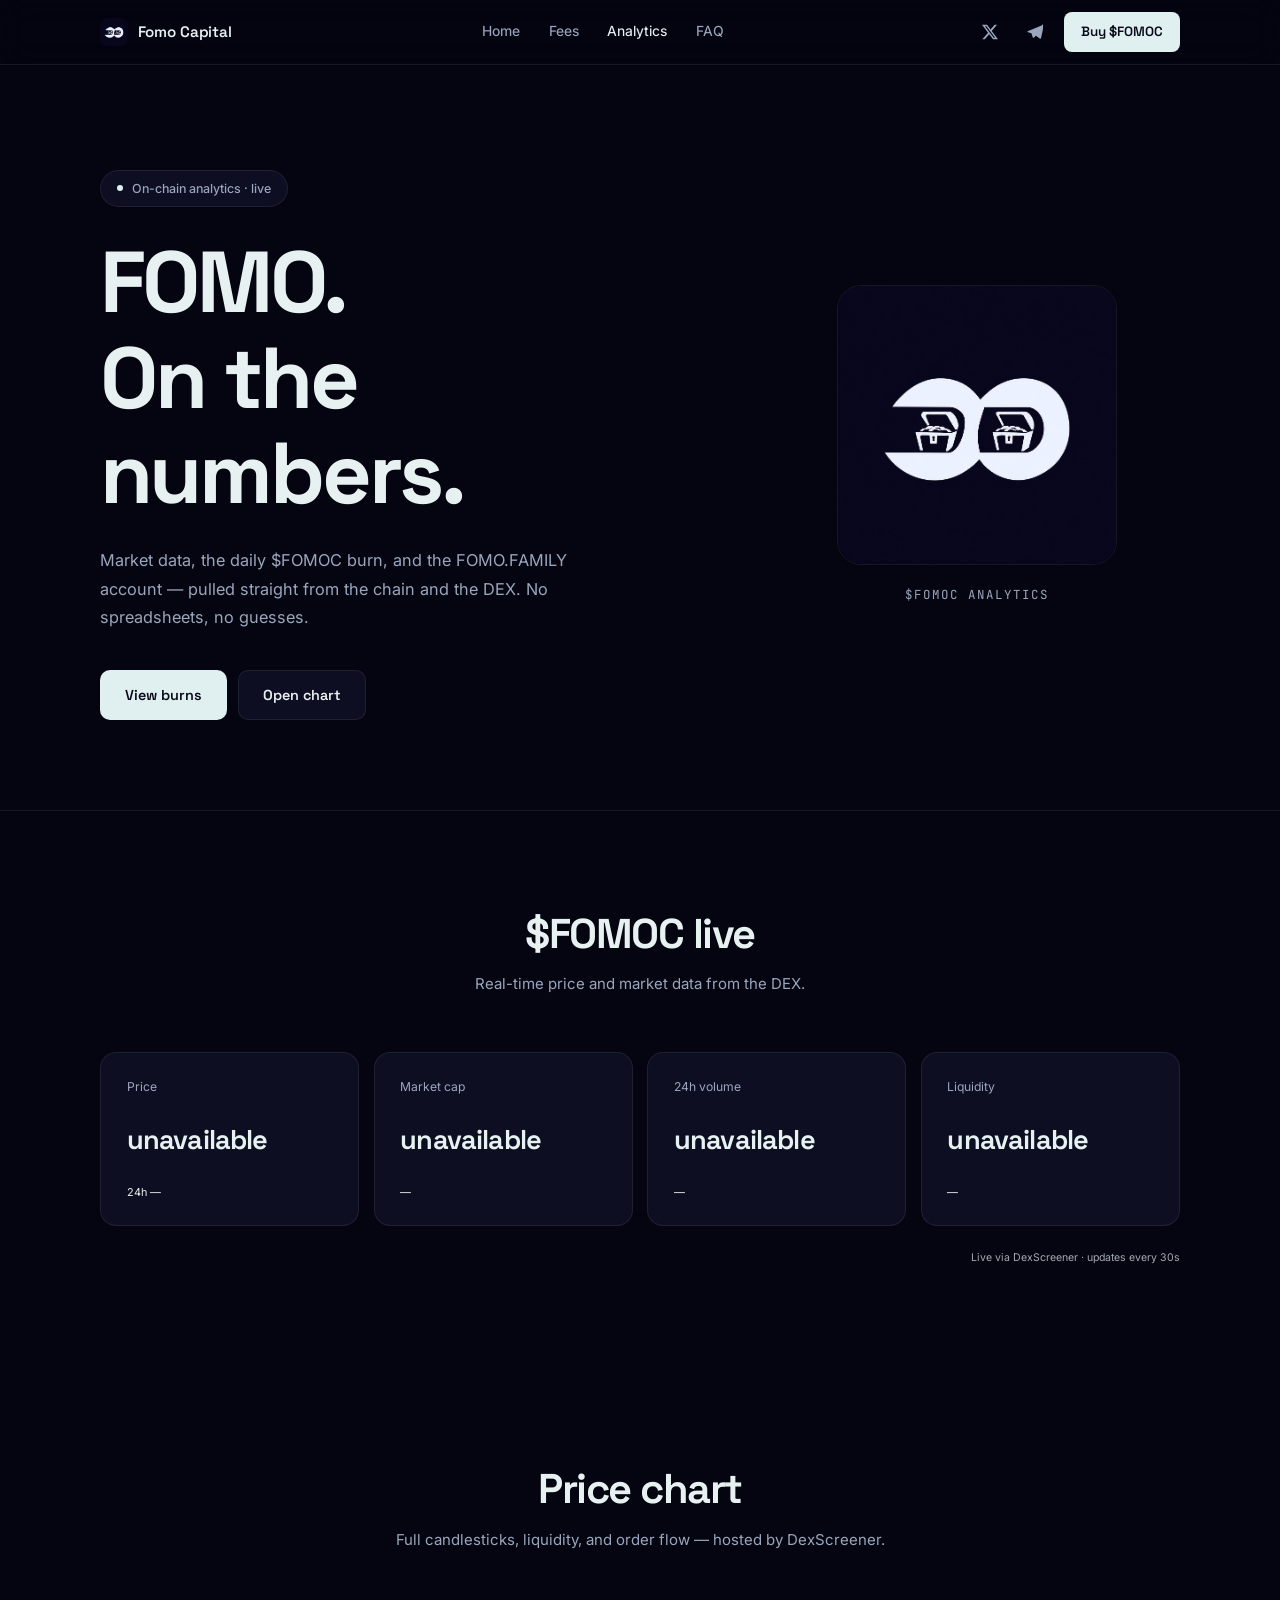
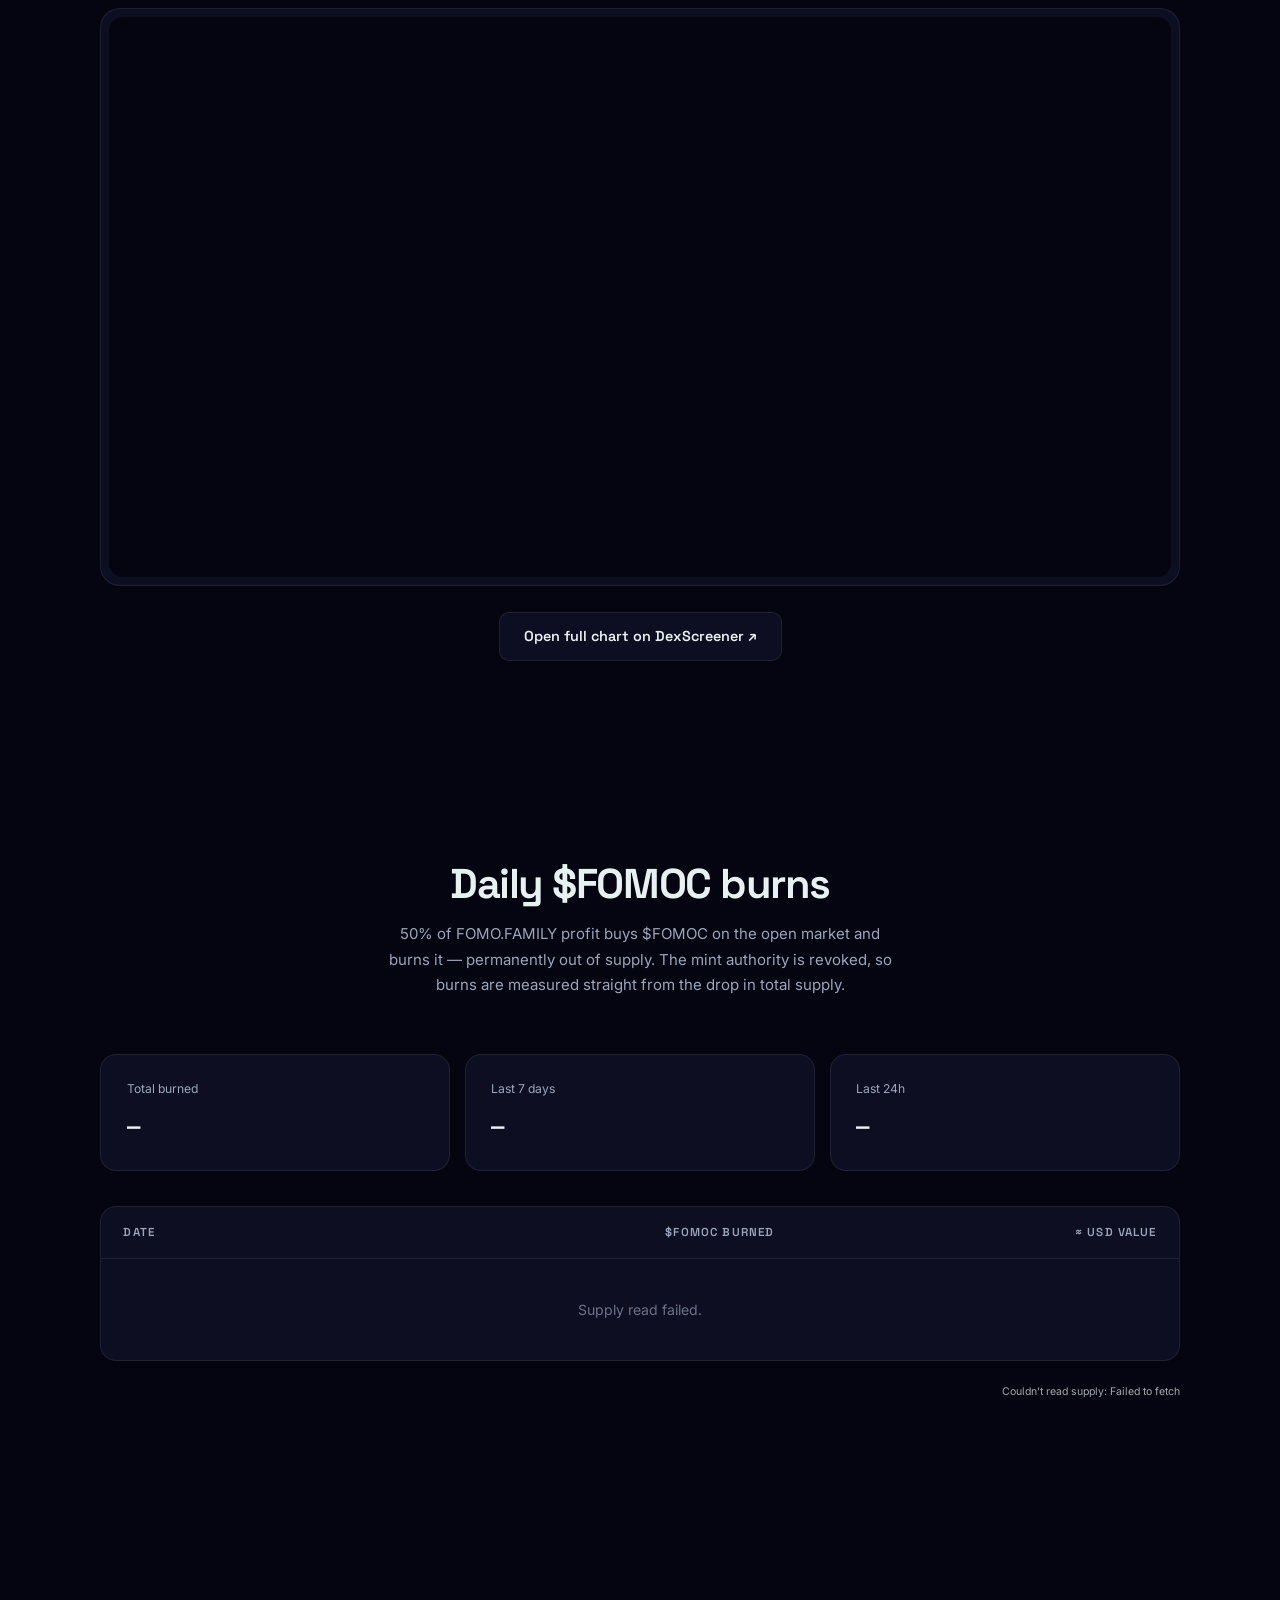
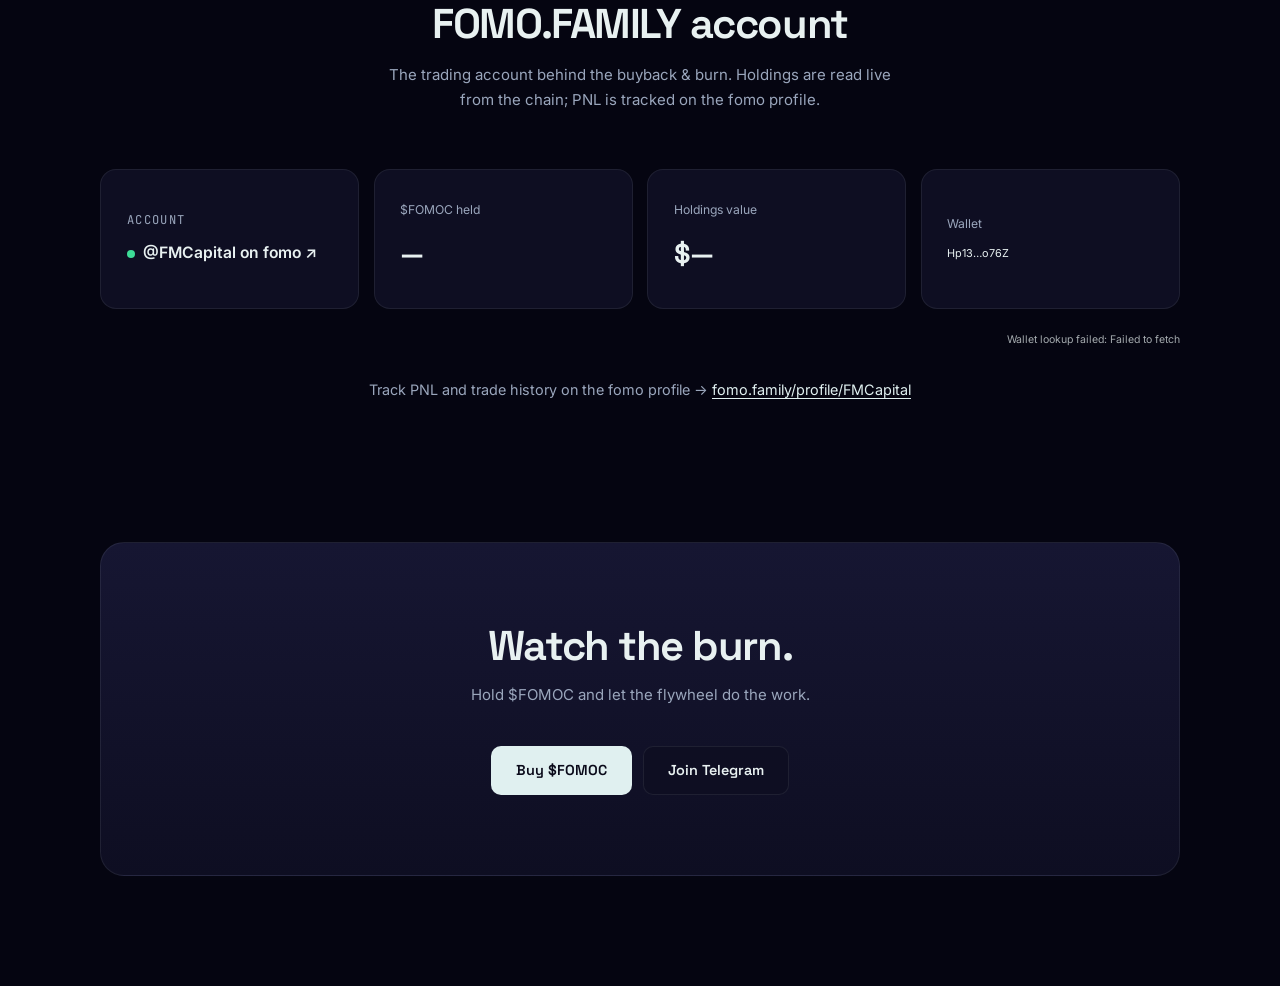
==== analytics.html @ 2ad13228 "Add files via upload" ====
<!DOCTYPE html>
<html lang="en">
<head>
  <meta charset="UTF-8">
  <meta name="viewport" content="width=device-width, initial-scale=1.0">
  <title>$FOMOC Analytics — Fomo Capital</title>
  <meta name="description" content="Fomo Capital ($FOMOC) analytics — live market data, daily $FOMOC burns, and the FOMO.FAMILY account. Chart via DexScreener.">
  <link rel="icon" type="image/jpeg" href="logo-icon.jpg">
  <link rel="preconnect" href="https://fonts.googleapis.com">
  <link rel="preconnect" href="https://fonts.gstatic.com" crossorigin>
  <link href="https://fonts.googleapis.com/css2?family=Space+Grotesk:wght@400;500;600;700&family=Inter:wght@100..900&family=JetBrains+Mono:wght@400;500&display=swap" rel="stylesheet">
  <link rel="stylesheet" href="styles.css">
</head>
<body>

  <!-- ===== NAV ===== -->
  <header class="nav" id="top">
    <div class="container nav-inner">
      <a href="index.html" class="brand">
        <img src="logo-icon.jpg" alt="" class="brand-mark">
        <span>Fomo Capital</span>
      </a>
      <nav class="nav-links" id="navLinks">
        <a href="index.html">Home</a>
        <a href="index.html#fees">Fees</a>
        <a href="analytics.html" class="active">Analytics</a>
        <a href="index.html#faq">FAQ</a>
      </nav>
      <div class="nav-right">
        <a href="https://x.com/fomocapital_sol" target="_blank" rel="noopener" class="nav-social" aria-label="Twitter / X">
          <svg width="16" height="16" viewBox="0 0 24 24" fill="currentColor"><path d="M18.9 1.15h3.68l-8.04 9.19L24 22.85h-7.41l-5.8-7.58-6.64 7.58H.46l8.6-9.83L0 1.15h7.6l5.24 6.93zm-1.29 19.5h2.04L6.49 3.24H4.3z"/></svg>
        </a>
        <a href="https://t.me/fomocapital_sol" target="_blank" rel="noopener" class="nav-social" aria-label="Telegram">
          <svg width="16" height="16" viewBox="0 0 24 24" fill="currentColor"><path d="M21.94 2.29 1.79 10.5c-1.5.59-1.49 1.44-.27 1.8l5.11 1.6 1.96 6.04c.22.55.11.8.86.8.58 0 .83-.27 1.15-.59l2.76-2.68 5.73 4.24c1.06.59 1.82.28 2.08-.98l3.78-17.8c.39-1.74-.66-2.53-1.8-2.02z"/></svg>
        </a>
        <a href="index.html#buy" class="btn btn-light btn-sm">Buy $FOMOC</a>
        <button class="nav-toggle" id="navToggle" aria-label="Toggle menu">
          <span></span><span></span>
        </button>
      </div>
    </div>
  </header>

  <main>
    <!-- ===== ANALYTICS HERO ===== -->
    <section class="hero an-hero">
      <div class="container hero-inner">
        <div class="hero-copy">
          <span class="badge"><i></i>On-chain analytics · live</span>
          <h1>FOMO.<br>On the numbers.</h1>
          <p class="sub">
            Market data, the daily $FOMOC burn, and the FOMO.FAMILY account —
            pulled straight from the chain and the DEX. No spreadsheets, no guesses.
          </p>
          <div class="actions">
            <a href="#burns" class="btn btn-light">View burns</a>
            <a href="#chart" class="btn btn-dim">Open chart</a>
          </div>
        </div>
        <div class="hero-emblem">
          <img src="logo-icon.jpg" alt="Fomo Capital emblem">
          <span class="hero-tag">$FOMOC analytics</span>
        </div>
      </div>
    </section>

    <!-- ===== LIVE STATS ===== -->
    <section class="live" id="live">
      <div class="container">
        <div class="section-head">
          <h2>$FOMOC live</h2>
          <p>Real-time price and market data from the DEX.</p>
        </div>
        <div class="live-grid">
          <div class="live-card">
            <span class="live-label">Price</span>
            <span class="live-value" id="stat-price">$—</span>
            <span class="live-sub mono" id="stat-price-change">24h —</span>
          </div>
          <div class="live-card">
            <span class="live-label">Market cap</span>
            <span class="live-value" id="stat-mcap">$—</span>
            <span class="live-sub mono" id="stat-mcap-label">—</span>
          </div>
          <div class="live-card">
            <span class="live-label">24h volume</span>
            <span class="live-value" id="stat-volume">$—</span>
            <span class="live-sub mono" id="stat-volume-label">—</span>
          </div>
          <div class="live-card">
            <span class="live-label">Liquidity</span>
            <span class="live-value" id="stat-liq">$—</span>
            <span class="live-sub mono" id="stat-liq-label">—</span>
          </div>
        </div>
        <p class="live-source mono">Live via DexScreener · updates every 30s</p>
      </div>
    </section>

    <!-- ===== CHART (DexScreener) ===== -->
    <section class="section" id="chart">
      <div class="container">
        <div class="section-head">
          <h2>Price chart</h2>
          <p>Full candlesticks, liquidity, and order flow — hosted by DexScreener.</p>
        </div>
        <div class="chart-card">
          <iframe
            src="https://dexscreener.com/solana/BQ12haucCzhBqyYfuxhcovysh85WeB6ZFQTdrFwKmREV?embed=1&theme=dark"
            title="$FOMOC chart on DexScreener"
            loading="lazy"
            allow="clipboard-write"
          ></iframe>
        </div>
        <p class="chart-open">
          <a href="https://dexscreener.com/solana/BQ12haucCzhBqyYfuxhcovysh85WeB6ZFQTdrFwKmREV" target="_blank" rel="noopener" class="btn btn-dim">
            Open full chart on DexScreener ↗
          </a>
        </p>
      </div>
    </section>

    <!-- ===== DAILY BURNS ===== -->
    <section class="section" id="burns">
      <div class="container">
        <div class="section-head">
          <h2>Daily $FOMOC burns</h2>
          <p>50% of FOMO.FAMILY profit buys $FOMOC on the open market and burns it — permanently out of supply. The mint authority is revoked, so burns are measured straight from the drop in total supply.</p>
        </div>
        <div class="burns-total">
          <div>
            <span class="live-label">Total burned</span>
            <span class="live-value" id="burn-total">—</span>
          </div>
          <div>
            <span class="live-label">Last 7 days</span>
            <span class="live-value" id="burn-7d">—</span>
          </div>
          <div>
            <span class="live-label">Last 24h</span>
            <span class="live-value" id="burn-24h">—</span>
          </div>
        </div>
        <div class="table-card">
          <table class="data-table">
            <thead>
              <tr>
                <th>Date</th>
                <th class="num">$FOMOC burned</th>
                <th class="num">≈ USD value</th>
              </tr>
            </thead>
            <tbody id="burn-rows">
              <tr><td colspan="3" class="empty">Loading burns…</td></tr>
            </tbody>
          </table>
        </div>
        <p class="live-source mono" id="burn-note">Source: total supply · Solana RPC</p>
      </div>
    </section>

    <!-- ===== FOMO.FAMILY WALLET ===== -->
    <section class="section" id="wallet">
      <div class="container">
        <div class="section-head">
          <h2>FOMO.FAMILY account</h2>
          <p>The trading account behind the buyback &amp; burn. Holdings are read live from the chain; PNL is tracked on the fomo profile.</p>
        </div>
        <div class="wallet-grid">
          <div class="live-card live-card-account">
            <span class="live-label mono">Account</span>
            <a class="live-account" href="https://fomo.family/profile/FMCapital" target="_blank" rel="noopener">
              <span class="live-dot"></span>
              <span>@FMCapital on fomo ↗</span>
            </a>
          </div>
          <div class="live-card live-card-account">
            <span class="live-label">$FOMOC held</span>
            <span class="live-value mono" id="wl-amount">—</span>
          </div>
          <div class="live-card live-card-account">
            <span class="live-label">Holdings value</span>
            <span class="live-value" id="wl-value">$—</span>
          </div>
          <div class="live-card live-card-account">
            <span class="live-label">Wallet</span>
            <span class="live-sub mono" id="wl-address">—</span>
          </div>
        </div>
        <p class="live-source mono" id="wl-note">Source: Solana RPC · getTokenAccountsByOwner</p>
        <p class="wallet-pnl">
          Track PNL and trade history on the fomo profile →
          <a href="https://fomo.family/profile/FMCapital" target="_blank" rel="noopener">fomo.family/profile/FMCapital</a>
        </p>
      </div>
    </section>

    <!-- ===== CTA ===== -->
    <section class="buy">
      <div class="container">
        <div class="buy-card">
          <h2>Watch the burn.</h2>
          <p>Hold $FOMOC and let the flywheel do the work.</p>
          <div class="actions">
            <a href="index.html#buy" class="btn btn-light">Buy $FOMOC</a>
            <a href="https://t.me/fomocapital_sol" class="btn btn-dim" target="_blank" rel="noopener">Join Telegram</a>
          </div>
        </div>
      </div>
    </section>
  </main>

  <script src="app.js"></script>
  <script src="analytics.js"></script>
</body>
</html>
---- styles.css ----
/* ============================================================
   FOMO CAPITAL — neutral monochrome, framer-style
   One hue family: near-black / grays / white. Nothing else.
   ============================================================ */

:root {
  --bg: #050511;
  --card: #0E0E22;
  --card-hi: #161632;
  --border: rgba(224, 240, 240, 0.08);
  --border-hi: rgba(224, 240, 240, 0.18);
  --text: #E8F1F1;
  --muted: #9AA6BC;
  --faint: #6A7288;
  --white: #E0F0F0;

  --r: 16px;
  --f: "Inter", sans-serif;
  --display: "Space Grotesk", sans-serif;
  --mono: "JetBrains Mono", monospace;
}

* { margin: 0; padding: 0; box-sizing: border-box; }
html { scroll-behavior: smooth; scroll-padding-top: 88px; }

body {
  background: var(--bg);
  color: var(--text);
  font-family: var(--f);
  font-size: 15px;
  line-height: 1.7;
  -webkit-font-smoothing: antialiased;
  text-rendering: optimizeLegibility;
}

img { display: block; max-width: 100%; }
a { color: inherit; text-decoration: none; }

.container { width: min(1080px, 92%); margin-inline: auto; }
.container-narrow { width: min(720px, 92%); }

h1, h2, h3 { font-family: var(--display); font-weight: 650; letter-spacing: -0.035em; line-height: 1.1; }

/* ---------- buttons ---------- */
.btn {
  display: inline-flex; align-items: center; justify-content: center;
  font-family: var(--display); font-weight: 600; font-size: .9rem;
  padding: .72rem 1.5rem; border-radius: 10px; cursor: pointer;
  border: 1px solid transparent;
  transition: transform .18s ease, background .18s ease, border-color .18s ease, box-shadow .18s ease;
}
.btn-light { background: var(--white); color: #0A0A1A; }
.btn-light:hover { transform: translateY(-1px); box-shadow: 0 6px 24px rgba(224,240,240,.14); }
.btn-dim { background: var(--card); color: var(--text); border-color: var(--border); }
.btn-dim:hover { background: var(--card-hi); border-color: var(--border-hi); }
.btn-sm { padding: .45rem 1rem; font-size: .84rem; border-radius: 8px; }

/* ---------- nav ---------- */
.nav {
  position: fixed; inset: 0 0 auto 0; z-index: 50;
  background: rgba(5, 5, 17, 0.78);
  backdrop-filter: blur(16px); -webkit-backdrop-filter: blur(16px);
  border-bottom: 1px solid var(--border);
}
.nav-inner { display: flex; align-items: center; justify-content: space-between; height: 64px; gap: 1rem; }
.brand { display: flex; align-items: center; gap: .6rem; font-family: var(--display); font-weight: 600; font-size: .95rem; letter-spacing: -0.01em; }
.brand-mark { width: 28px; height: 28px; border-radius: 8px; }
.nav-links { display: flex; gap: 1.8rem; font-size: .87rem; color: var(--muted); font-weight: 450; }
.nav-links a { transition: color .15s; }
.nav-links a:hover { color: var(--text); }
.nav-links a.active { color: var(--text); }
.nav-right { display: flex; align-items: center; gap: .8rem; }
.nav-social {
  display: inline-flex; align-items: center; justify-content: center;
  width: 32px; height: 32px; border-radius: 8px;
  color: var(--muted); transition: color .15s, background .15s;
}
.nav-social:hover { color: var(--text); background: var(--card); }
.nav-toggle { display: none; background: none; border: 0; cursor: pointer; padding: 6px; }
.nav-toggle span { display: block; width: 18px; height: 1.5px; background: var(--text); margin: 5px 0; }

/* ---------- hero ---------- */
.hero { padding: 170px 0 90px; }
.hero-inner {
  display: grid; grid-template-columns: 1.2fr .8fr;
  gap: 4rem; align-items: center;
}
.badge {
  display: inline-flex; align-items: center; gap: .55rem;
  font-size: .78rem; font-weight: 480; color: var(--muted);
  background: var(--card); border: 1px solid var(--border);
  padding: .42rem 1rem; border-radius: 999px; margin-bottom: 1.8rem;
}
.badge i { width: 6px; height: 6px; border-radius: 50%; background: var(--white); }
.hero h1 { font-size: clamp(3rem, 7vw, 5.4rem); font-weight: 700; }
.hero .sub {
  max-width: 520px; margin-top: 1.6rem; color: var(--muted); font-size: 1.02rem; line-height: 1.75;
}
.actions { display: flex; gap: .7rem; margin-top: 2.4rem; flex-wrap: wrap; }
.buy-card .actions { justify-content: center; }

.hero-ca {
  display: inline-flex; align-items: center; gap: .8rem;
  margin-top: 1.6rem; padding: .55rem 1.1rem;
  background: var(--card); border: 1px solid var(--border); border-radius: 10px;
}
.hero-ca span {
  font-family: var(--display); font-size: .68rem; font-weight: 600;
  letter-spacing: .12em; color: var(--muted); text-transform: uppercase;
}
.hero-ca code {
  font-family: var(--mono); font-size: .78rem; color: var(--text);
}
.hero-ca .copy-btn { margin-left: 0; }

/* ---------- live stats ---------- */
.live { padding: 100px 0; border-top: 1px solid var(--border); }
.live-grid {
  display: grid; grid-template-columns: repeat(4, 1fr); gap: .9rem;
}
.live-card {
  background: var(--card); border: 1px solid var(--border); border-radius: var(--r);
  padding: 1.5rem 1.6rem; display: flex; flex-direction: column; justify-content: space-between;
  gap: 1.2rem; min-height: 140px;
}
.live-card-account { justify-content: center; gap: .6rem; }
.live-label { font-size: .76rem; color: var(--muted); }
.live-label.mono { font-family: var(--mono); letter-spacing: .12em; text-transform: uppercase; }
.live-account { display: inline-flex; align-items: center; gap: .5rem; font-weight: 600; font-size: .98rem; }
.live-account:hover { color: var(--white); }
.live-dot { width: 8px; height: 8px; border-radius: 50%; background: #3DDC97; animation: pulse 1.8s infinite; }
@keyframes pulse { 0%,100% { opacity: 1; } 50% { opacity: .35; } }
.live-value { font-family: var(--display); font-size: 1.7rem; font-weight: 650; letter-spacing: -0.03em; }
.live-sub { font-size: .68rem; }
.live-sub.up { color: #3DDC97; }
.live-sub.down { color: #FF6B6B; }
.live-source { margin-top: 1.4rem; text-align: right; font-size: .66rem; opacity: .7; }

.hero-stats { display: flex; gap: 3rem; margin-top: 3rem; flex-wrap: wrap; }
.hero-stats dt { font-family: var(--display); font-weight: 650; font-size: 1.9rem; letter-spacing: -0.04em; line-height: 1; }
.hero-stats dd { margin-top: .4rem; font-size: .82rem; color: var(--muted); }

.hero-emblem { display: flex; flex-direction: column; align-items: center; gap: 1.2rem; }
.hero-emblem img {
  width: min(330px, 100%); aspect-ratio: 1; object-fit: cover;
  border-radius: 24px; border: 1px solid var(--border);
}
.hero-tag {
  font-family: var(--mono); font-size: .78rem; letter-spacing: .16em;
  color: var(--muted); text-transform: uppercase;
}

/* ---------- analytics ---------- */
.an-hero .hero-emblem img { width: min(280px, 100%); }

/* chart */
.chart-card {
  background: var(--card); border: 1px solid var(--border); border-radius: 20px;
  overflow: hidden; padding: 8px;
}
.chart-card iframe {
  display: block; width: 100%; height: 560px; border: 0; border-radius: 14px; background: var(--bg);
}
.chart-open { text-align: center; margin-top: 1.6rem; }

/* burns */
.burns-total {
  display: grid; grid-template-columns: repeat(3, 1fr); gap: .9rem; margin-bottom: 2.2rem;
}
.burns-total > div {
  background: var(--card); border: 1px solid var(--border); border-radius: var(--r);
  padding: 1.5rem 1.6rem; display: flex; flex-direction: column; gap: .5rem;
}
.burns-total .live-value { font-size: 1.4rem; font-family: var(--mono); letter-spacing: -0.02em; }

.table-card {
  background: var(--card); border: 1px solid var(--border); border-radius: var(--r); overflow: hidden;
}
.data-table { width: 100%; border-collapse: collapse; }
.data-table th, .data-table td { padding: 1rem 1.4rem; text-align: left; font-size: .88rem; }
.data-table thead th {
  font-family: var(--display); font-size: .72rem; font-weight: 600; letter-spacing: .1em;
  text-transform: uppercase; color: var(--muted); border-bottom: 1px solid var(--border);
}
.data-table tbody tr { border-bottom: 1px solid var(--border); }
.data-table tbody tr:last-child { border-bottom: 0; }
.data-table .num { text-align: right; }
.data-table td.mono { font-family: var(--mono); }
.data-table .empty { color: var(--faint); text-align: center; padding: 2.4rem 1rem; }

/* wallet */
.wallet-grid { display: grid; grid-template-columns: repeat(4, 1fr); gap: .9rem; }
.wallet-pnl { text-align: center; color: var(--muted); font-size: .9rem; margin-top: 1.8rem; }
.wallet-pnl a { color: var(--white); text-decoration: underline; text-underline-offset: 3px; }
.wallet-pnl a:hover { color: var(--white); }

/* ---------- sections ---------- */
.section { padding: 100px 0; }
.section-head { text-align: center; margin-bottom: 3.5rem; }
.section-head h2 { font-size: clamp(1.8rem, 4vw, 2.6rem); }
.section-head p { color: var(--muted); max-width: 520px; margin: .9rem auto 0; }

/* bento */
.bento { display: grid; grid-template-columns: 1.4fr 1fr; gap: .9rem; }
.b-card {
  background: var(--card); border: 1px solid var(--border); border-radius: var(--r);
  padding: 2rem;
  transition: border-color .2s ease, transform .2s ease;
}
.b-card:hover { border-color: var(--border-hi); transform: translateY(-2px); }
.b-card h3 { font-size: 1.05rem; margin-bottom: .5rem; }
.b-card p { color: var(--muted); font-size: .92rem; }
.b-card-wide { grid-row: span 2; display: flex; flex-direction: column; justify-content: center; }
.b-card-wide h3 { font-size: 1.3rem; }
.b-card-wide p { font-size: .97rem; max-width: 42ch; }

/* fee list */
.fee-list { display: flex; flex-direction: column; gap: .9rem; }
.fee-item {
  background: var(--card); border: 1px solid var(--border); border-radius: var(--r);
  padding: 1.8rem 2rem 2rem;
  transition: border-color .2s ease;
}
.fee-item:hover { border-color: var(--border-hi); }
.fee-meta { display: flex; align-items: flex-start; gap: 1.6rem; }
.fee-pct {
  font-family: var(--display);
  font-size: 1.9rem; font-weight: 650; letter-spacing: -0.04em; line-height: 1.2;
  min-width: 3.2rem;
}
.fee-meta h3 { font-size: 1rem; margin-bottom: .2rem; }
.fee-meta p { color: var(--muted); font-size: .9rem; }
.bar { height: 3px; background: rgba(224,240,240,.08); border-radius: 99px; margin-top: 1.6rem; overflow: hidden; }
.bar i {
  display: block; height: 100%; width: 0; background: var(--white); border-radius: 99px;
  transition: width 1s cubic-bezier(.2,.7,.2,1) .2s;
}
.in-view .bar i { width: var(--w); }

/* steps */
.steps { display: grid; grid-template-columns: repeat(4, 1fr); gap: .9rem; }
.step {
  background: var(--card); border: 1px solid var(--border); border-radius: var(--r);
  padding: 1.8rem 1.6rem;
  transition: border-color .2s ease, transform .2s ease;
}
.step:hover { border-color: var(--border-hi); transform: translateY(-2px); }
.step-n {
  display: inline-grid; place-items: center; width: 30px; height: 30px;
  border-radius: 50%; border: 1px solid var(--border-hi);
  font-size: .8rem; font-weight: 600; color: var(--muted); margin-bottom: 1.2rem;
}
.step h3 { font-size: .98rem; margin-bottom: .35rem; }
.step p { color: var(--muted); font-size: .87rem; line-height: 1.6; }

/* faq */
.faq { display: flex; flex-direction: column; }
.faq details {
  border: 1px solid var(--border); border-radius: 12px;
  background: var(--card); margin-bottom: .6rem;
  transition: border-color .2s ease;
}
.faq details[open] { border-color: var(--border-hi); }
.faq summary {
  cursor: pointer; list-style: none; padding: 1.1rem 1.4rem;
  font-weight: 550; font-size: .95rem;
  display: flex; justify-content: space-between; align-items: center;
}
.faq summary::-webkit-details-marker { display: none; }
.faq summary::after {
  content: "+"; color: var(--faint); font-weight: 400; font-size: 1.1rem;
  transition: transform .2s ease;
}
.faq details[open] summary::after { transform: rotate(45deg); }
.faq details p { padding: 0 1.4rem 1.3rem; color: var(--muted); font-size: .92rem; }

/* buy */
.buy { padding: 40px 0 110px; }
.buy-card {
  text-align: center; border: 1px solid var(--border); border-radius: 24px;
  background: linear-gradient(180deg, var(--card-hi), var(--card));
  padding: 5rem 2rem;
}
.buy-card h2 { font-size: clamp(1.8rem, 4vw, 2.6rem); }
.buy-card p { color: var(--muted); margin-top: .8rem; }
.contract {
  margin-top: 2.4rem; font-family: var(--mono); font-size: .76rem; color: var(--faint);
}
.copy-btn {
  font-family: var(--f); font-size: .72rem; font-weight: 500;
  background: none; border: 1px solid var(--border-hi); color: var(--muted);
  border-radius: 6px; padding: .22rem .6rem; cursor: pointer; margin-left: .4rem;
  transition: color .15s, border-color .15s;
}
.copy-btn:hover { color: var(--text); border-color: var(--white); }

/* footer */
/* entrance motion */
@keyframes fadeUp { from { opacity: 0; transform: translateY(20px); } to { opacity: 1; transform: none; } }
.hero .badge, .hero h1, .hero .sub, .hero .actions, .hero-ca, .hero-stats, .hero-emblem {
  opacity: 0; animation: fadeUp .7s cubic-bezier(.2,.7,.2,1) forwards;
}
.hero h1 { animation-delay: .08s; }
.hero .sub { animation-delay: .16s; }
.hero .actions { animation-delay: .24s; }
.hero-ca { animation-delay: .3s; }
.hero-stats { animation-delay: .36s; }
.hero-emblem { animation-delay: .42s; }

.reveal { opacity: 0; transform: translateY(22px); transition: opacity .6s cubic-bezier(.2,.7,.2,1), transform .6s cubic-bezier(.2,.7,.2,1); }
.reveal.in-view { opacity: 1; transform: none; }
.reveal-d1 { transition-delay: .08s; }
.reveal-d2 { transition-delay: .16s; }
.reveal-d3 { transition-delay: .24s; }

@media (prefers-reduced-motion: reduce) {
  *, *::before, *::after { animation: none !important; transition: none !important; }
  .hero .badge, .hero h1, .hero .sub, .hero .actions, .hero-ca, .hero-stats, .hero-emblem { opacity: 1; }
}

/* ---------- responsive ---------- */
@media (max-width: 900px) {
  .hero-inner { grid-template-columns: 1fr; text-align: center; }
  .hero .sub { margin-inline: auto; }
  .actions { justify-content: center; }
  .hero-stats { justify-content: center; }
  .hero-emblem { order: -1; }
  .hero-emblem img { width: min(240px, 70%); }
  .bento { grid-template-columns: 1fr; }
  .b-card-wide { grid-row: auto; }
  .live-grid { grid-template-columns: 1fr 1fr; }
  .steps { grid-template-columns: 1fr 1fr; }
  .burns-total { grid-template-columns: 1fr 1fr; }
  .wallet-grid { grid-template-columns: 1fr 1fr; }
}
@media (max-width: 640px) {
  .nav-links {
    display: none; position: fixed; top: 64px; left: 0; right: 0;
    flex-direction: column; gap: 0; background: rgba(5,5,17,.97);
    border-bottom: 1px solid var(--border); padding: .6rem 4%;
  }
  .nav-links.open { display: flex; }
  .nav-links.open a { padding: .8rem 0; }
  .nav-toggle { display: block; }
  .hero { padding-top: 130px; }
  .live-grid { grid-template-columns: 1fr; }
  .steps { grid-template-columns: 1fr; }
  .burns-total { grid-template-columns: 1fr; }
  .wallet-grid { grid-template-columns: 1fr; }
  .chart-card iframe { height: 420px; }
}
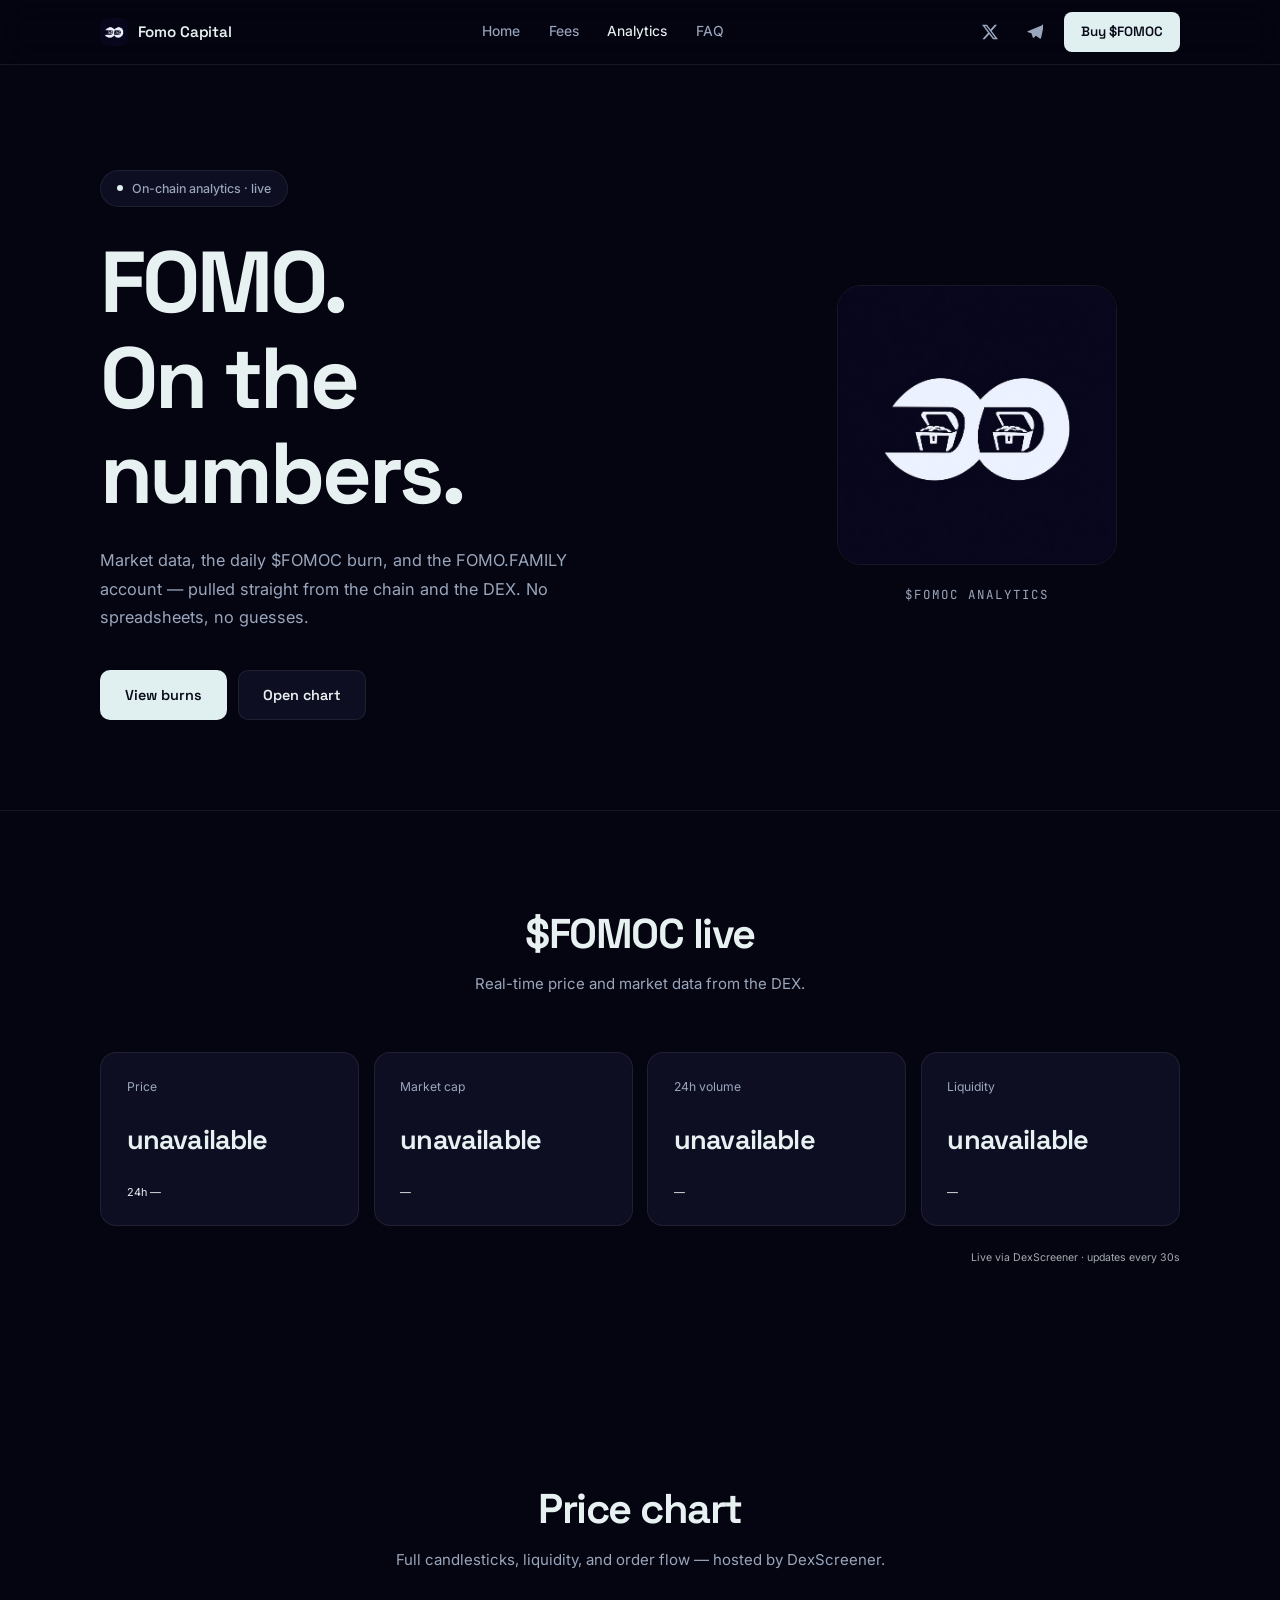
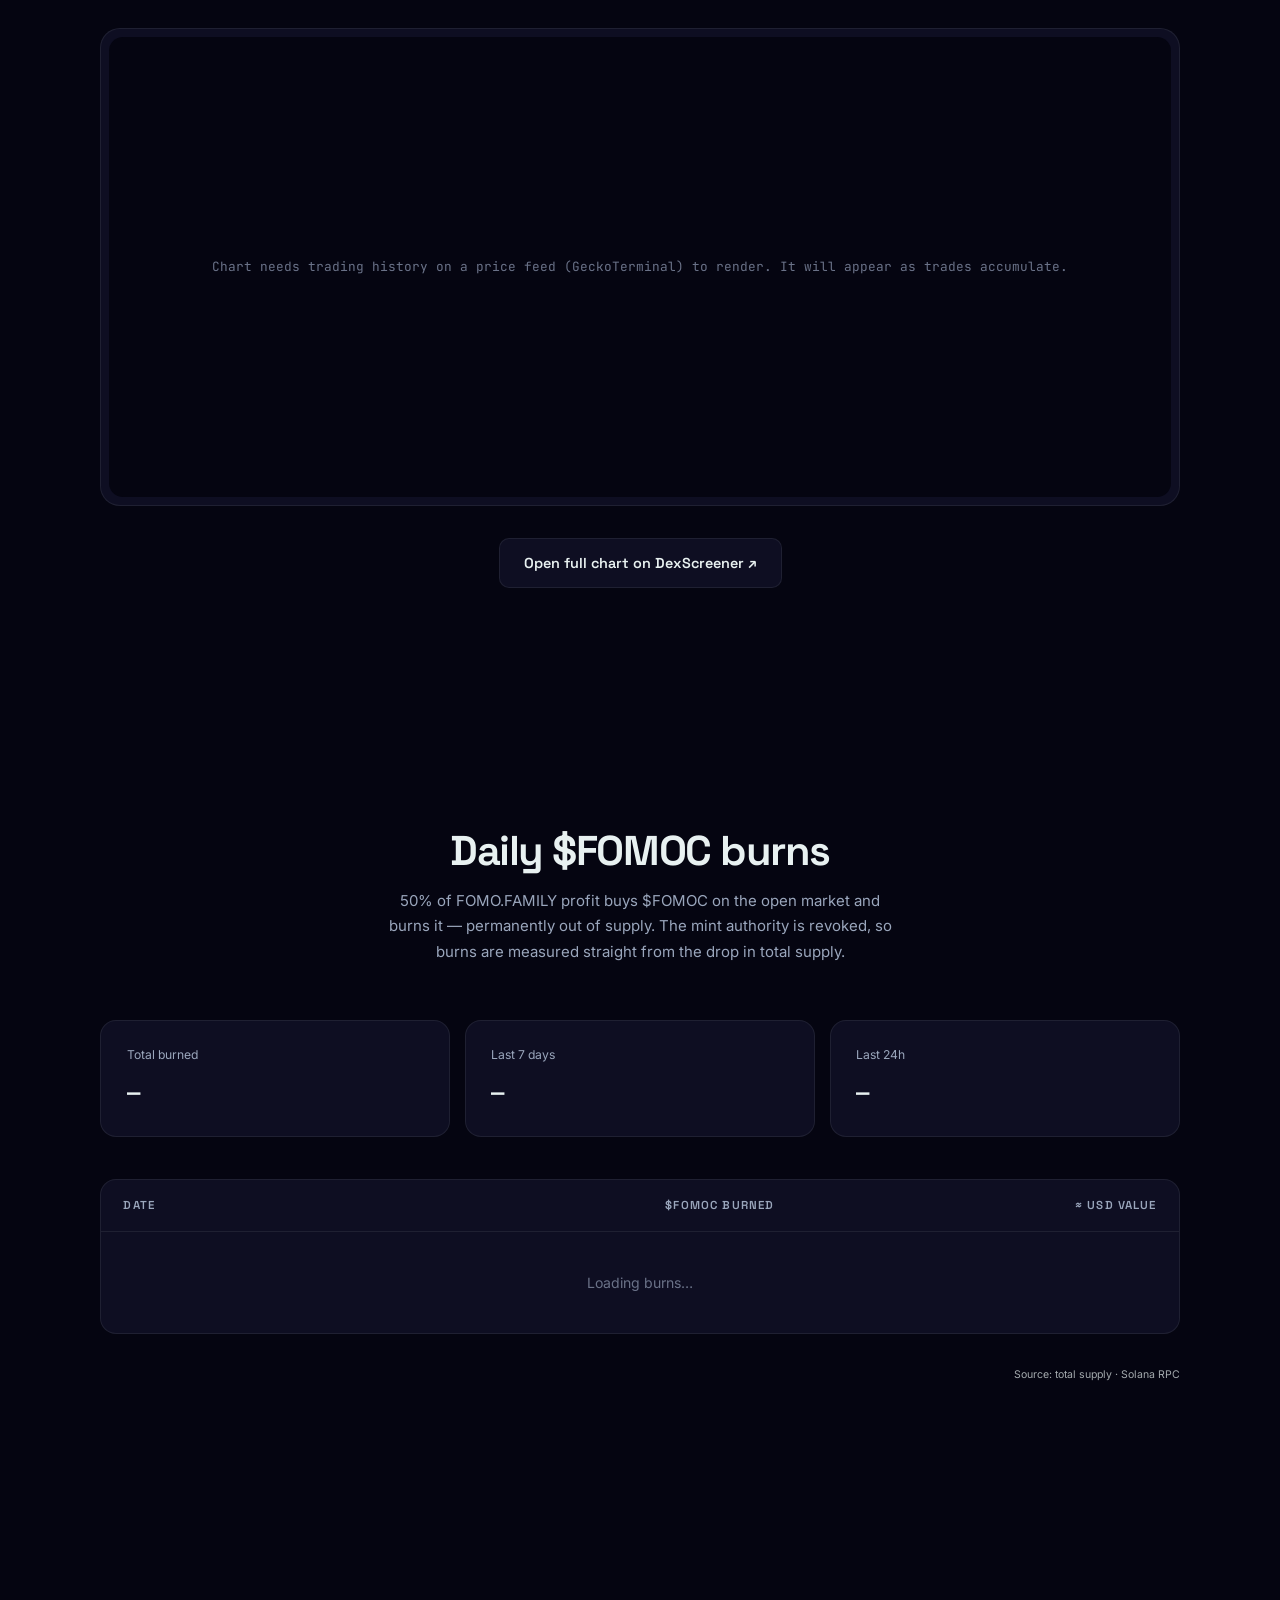
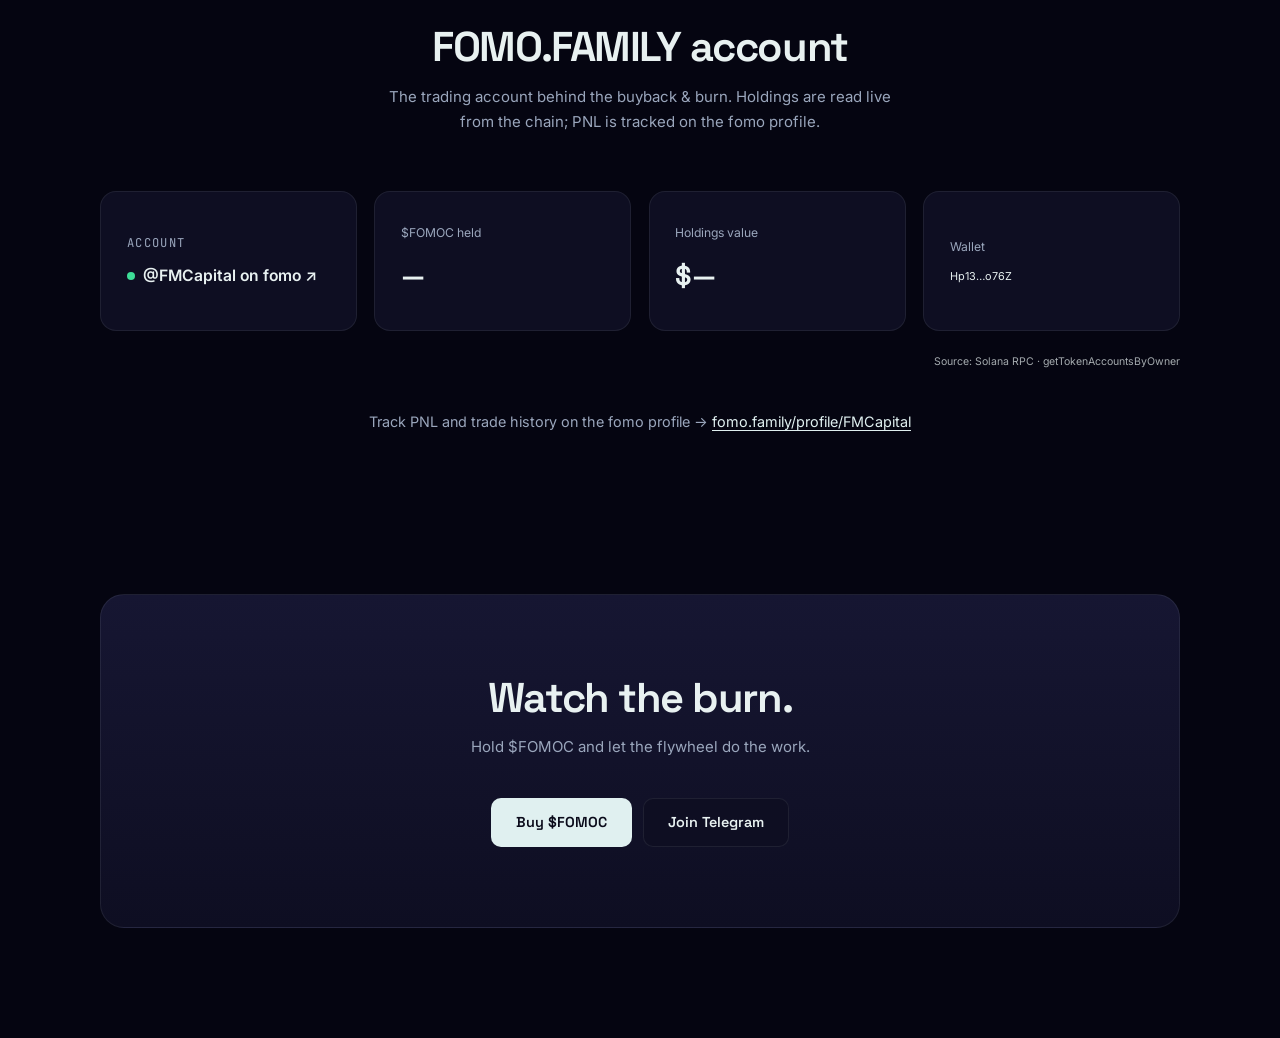
==== commit 2beca2df: "Add files via upload" ====
--- a/analytics.html
+++ b/analytics.html
@@ -41,7 +41,7 @@
     </div>
   </header>
 
-  <main>
+  <main class="an-page">
     <!-- ===== ANALYTICS HERO ===== -->
     <section class="hero an-hero">
       <div class="container hero-inner">
@@ -105,12 +105,9 @@
           <p>Full candlesticks, liquidity, and order flow — hosted by DexScreener.</p>
         </div>
         <div class="chart-card">
-          <iframe
-            src="https://dexscreener.com/solana/BQ12haucCzhBqyYfuxhcovysh85WeB6ZFQTdrFwKmREV?embed=1&theme=dark"
-            title="$FOMOC chart on DexScreener"
-            loading="lazy"
-            allow="clipboard-write"
-          ></iframe>
+          <div class="chart-plot" id="chart-plot" aria-label="$FOMOC price chart">
+            <p class="chart-empty" id="chart-empty">Loading chart…</p>
+          </div>
         </div>
         <p class="chart-open">
           <a href="https://dexscreener.com/solana/BQ12haucCzhBqyYfuxhcovysh85WeB6ZFQTdrFwKmREV" target="_blank" rel="noopener" class="btn btn-dim">
--- a/styles.css
+++ b/styles.css
@@ -158,14 +158,25 @@
   background: var(--card); border: 1px solid var(--border); border-radius: 20px;
   overflow: hidden; padding: 8px;
 }
-.chart-card iframe {
-  display: block; width: 100%; height: 560px; border: 0; border-radius: 14px; background: var(--bg);
-}
-.chart-open { text-align: center; margin-top: 1.6rem; }
+.chart-plot {
+  position: relative; display: block; width: 100%; height: 460px; border-radius: 14px;
+  background: var(--bg);
+}
+.chart-plot svg { display: block; width: 100%; height: 100%; }
+.chart-plot .chart-grid { stroke: rgba(224,240,240,.06); }
+.chart-plot .chart-line { fill: none; stroke: var(--white); stroke-width: 2; }
+.chart-plot .chart-area { fill: url(#chartGrad); opacity: .35; }
+.chart-plot .chart-axis { fill: var(--faint); font-family: var(--mono); font-size: 10px; }
+.chart-plot .chart-last { fill: var(--white); font-family: var(--mono); font-size: 12px; }
+.chart-empty {
+  position: absolute; inset: 0; display: grid; place-items: center;
+  color: var(--faint); font-family: var(--mono); font-size: .8rem; text-align: center; padding: 1rem;
+}
+.chart-open { text-align: center; margin-top: 2rem; }
 
 /* burns */
 .burns-total {
-  display: grid; grid-template-columns: repeat(3, 1fr); gap: .9rem; margin-bottom: 2.2rem;
+  display: grid; grid-template-columns: repeat(3, 1fr); gap: .9rem; margin-bottom: 2.6rem;
 }
 .burns-total > div {
   background: var(--card); border: 1px solid var(--border); border-radius: var(--r);
@@ -189,10 +200,16 @@
 .data-table .empty { color: var(--faint); text-align: center; padding: 2.4rem 1rem; }
 
 /* wallet */
-.wallet-grid { display: grid; grid-template-columns: repeat(4, 1fr); gap: .9rem; }
-.wallet-pnl { text-align: center; color: var(--muted); font-size: .9rem; margin-top: 1.8rem; }
+.wallet-grid { display: grid; grid-template-columns: repeat(4, 1fr); gap: 1.1rem; margin-top: .4rem; }
+.wallet-pnl { text-align: center; color: var(--muted); font-size: .9rem; margin-top: 2.4rem; }
 .wallet-pnl a { color: var(--white); text-decoration: underline; text-underline-offset: 3px; }
 .wallet-pnl a:hover { color: var(--white); }
+
+/* analytics section rhythm — breathing room between blocks */
+.an-page .section { padding: 120px 0; }
+.an-page .burns-total { margin-bottom: 2.6rem; }
+.an-page .table-card { margin-bottom: 2rem; }
+.an-page .wallet-grid { margin-top: .8rem; }
 
 /* ---------- sections ---------- */
 .section { padding: 100px 0; }
@@ -347,5 +364,5 @@
   .steps { grid-template-columns: 1fr; }
   .burns-total { grid-template-columns: 1fr; }
   .wallet-grid { grid-template-columns: 1fr; }
-  .chart-card iframe { height: 420px; }
-}
+  .chart-plot { height: 380px; }
+}
